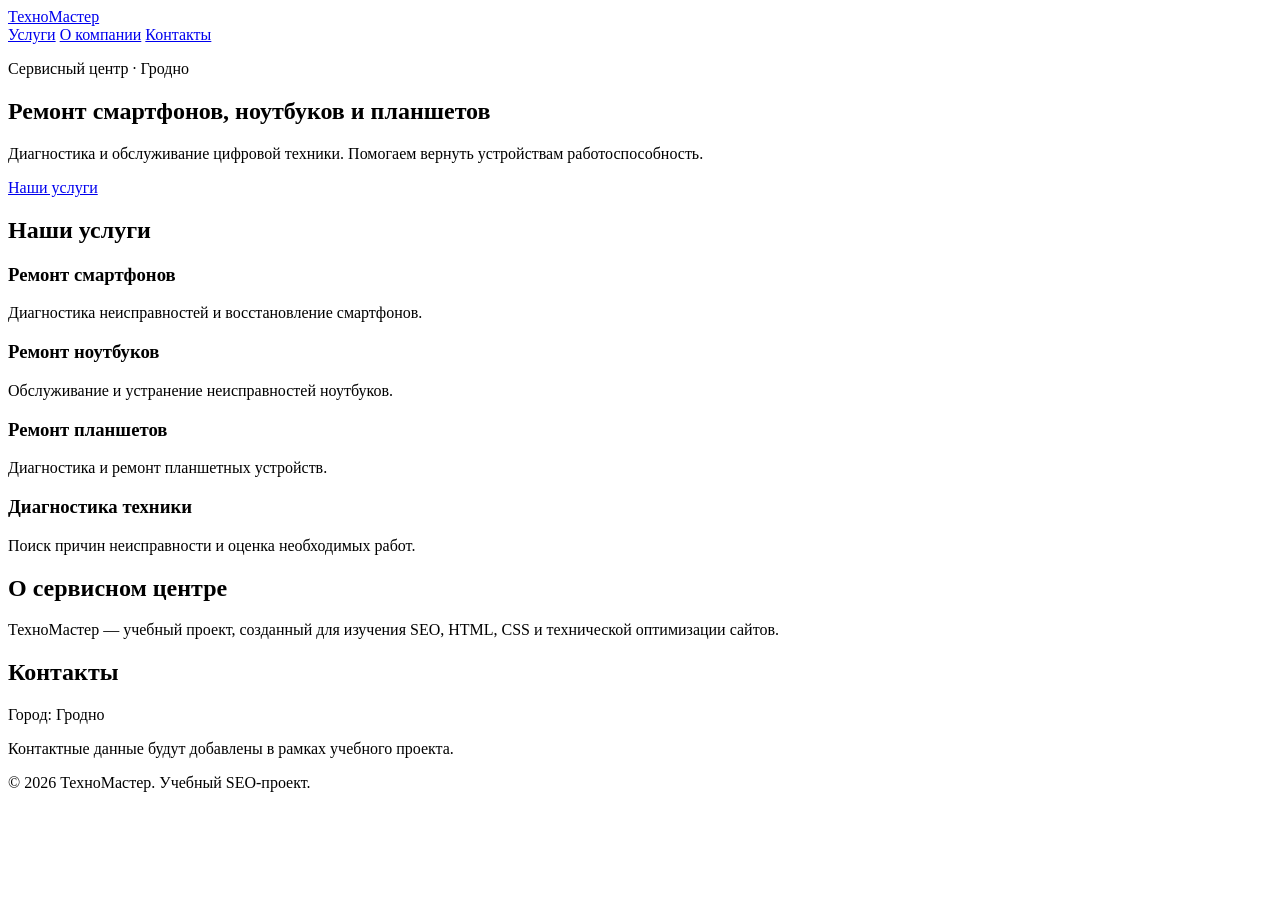
==== index.html @ 3135d371 "Create index.html" ====
<!DOCTYPE html>
<html lang="ru">
<head>
    <meta charset="UTF-8">
    <meta name="viewport" content="width=device-width, initial-scale=1.0">

    <title>Ремонт техники в Гродно | ТехноМастер</title>

    <meta name="description" content="Учебный проект сервисного центра ТехноМастер. Диагностика и ремонт смартфонов, ноутбуков и планшетов в Гродно.">

    <meta name="robots" content="index, follow">

    <link rel="stylesheet" href="style.css">
</head>

<body>

    <header>
        <div class="container">
            <a href="index.html" class="logo">ТехноМастер</a>

            <nav>
                <a href="#services">Услуги</a>
                <a href="#about">О компании</a>
                <a href="#contacts">Контакты</a>
            </nav>
        </div>
    </header>

    <main>

        <section class="hero">
            <div class="container">
                <p class="subtitle">Сервисный центр · Гродно</p>

                <h1>Ремонт смартфонов, ноутбуков и планшетов</h1>

                <p>
                    Диагностика и обслуживание цифровой техники.
                    Помогаем вернуть устройствам работоспособность.
                </p>

                <a href="#services" class="button">Наши услуги</a>
            </div>
        </section>

        <section id="services" class="section">
            <div class="container">
                <h2>Наши услуги</h2>

                <div class="services">

                    <article class="service-card">
                        <h3>Ремонт смартфонов</h3>
                        <p>Диагностика неисправностей и восстановление смартфонов.</p>
                    </article>

                    <article class="service-card">
                        <h3>Ремонт ноутбуков</h3>
                        <p>Обслуживание и устранение неисправностей ноутбуков.</p>
                    </article>

                    <article class="service-card">
                        <h3>Ремонт планшетов</h3>
                        <p>Диагностика и ремонт планшетных устройств.</p>
                    </article>

                    <article class="service-card">
                        <h3>Диагностика техники</h3>
                        <p>Поиск причин неисправности и оценка необходимых работ.</p>
                    </article>

                </div>
            </div>
        </section>

        <section id="about" class="section about">
            <div class="container">
                <h2>О сервисном центре</h2>

                <p>
                    ТехноМастер — учебный проект, созданный
                    для изучения SEO, HTML, CSS и технической
                    оптимизации сайтов.
                </p>
            </div>
        </section>

        <section id="contacts" class="section">
            <div class="container">
                <h2>Контакты</h2>
                <p>Город: Гродно</p>
                <p>Контактные данные будут добавлены в рамках учебного проекта.</p>
            </div>
        </section>

    </main>

    <footer>
        <div class="container">
            <p>© 2026 ТехноМастер. Учебный SEO-проект.</p>
        </div>
    </footer>

</body>
</html>
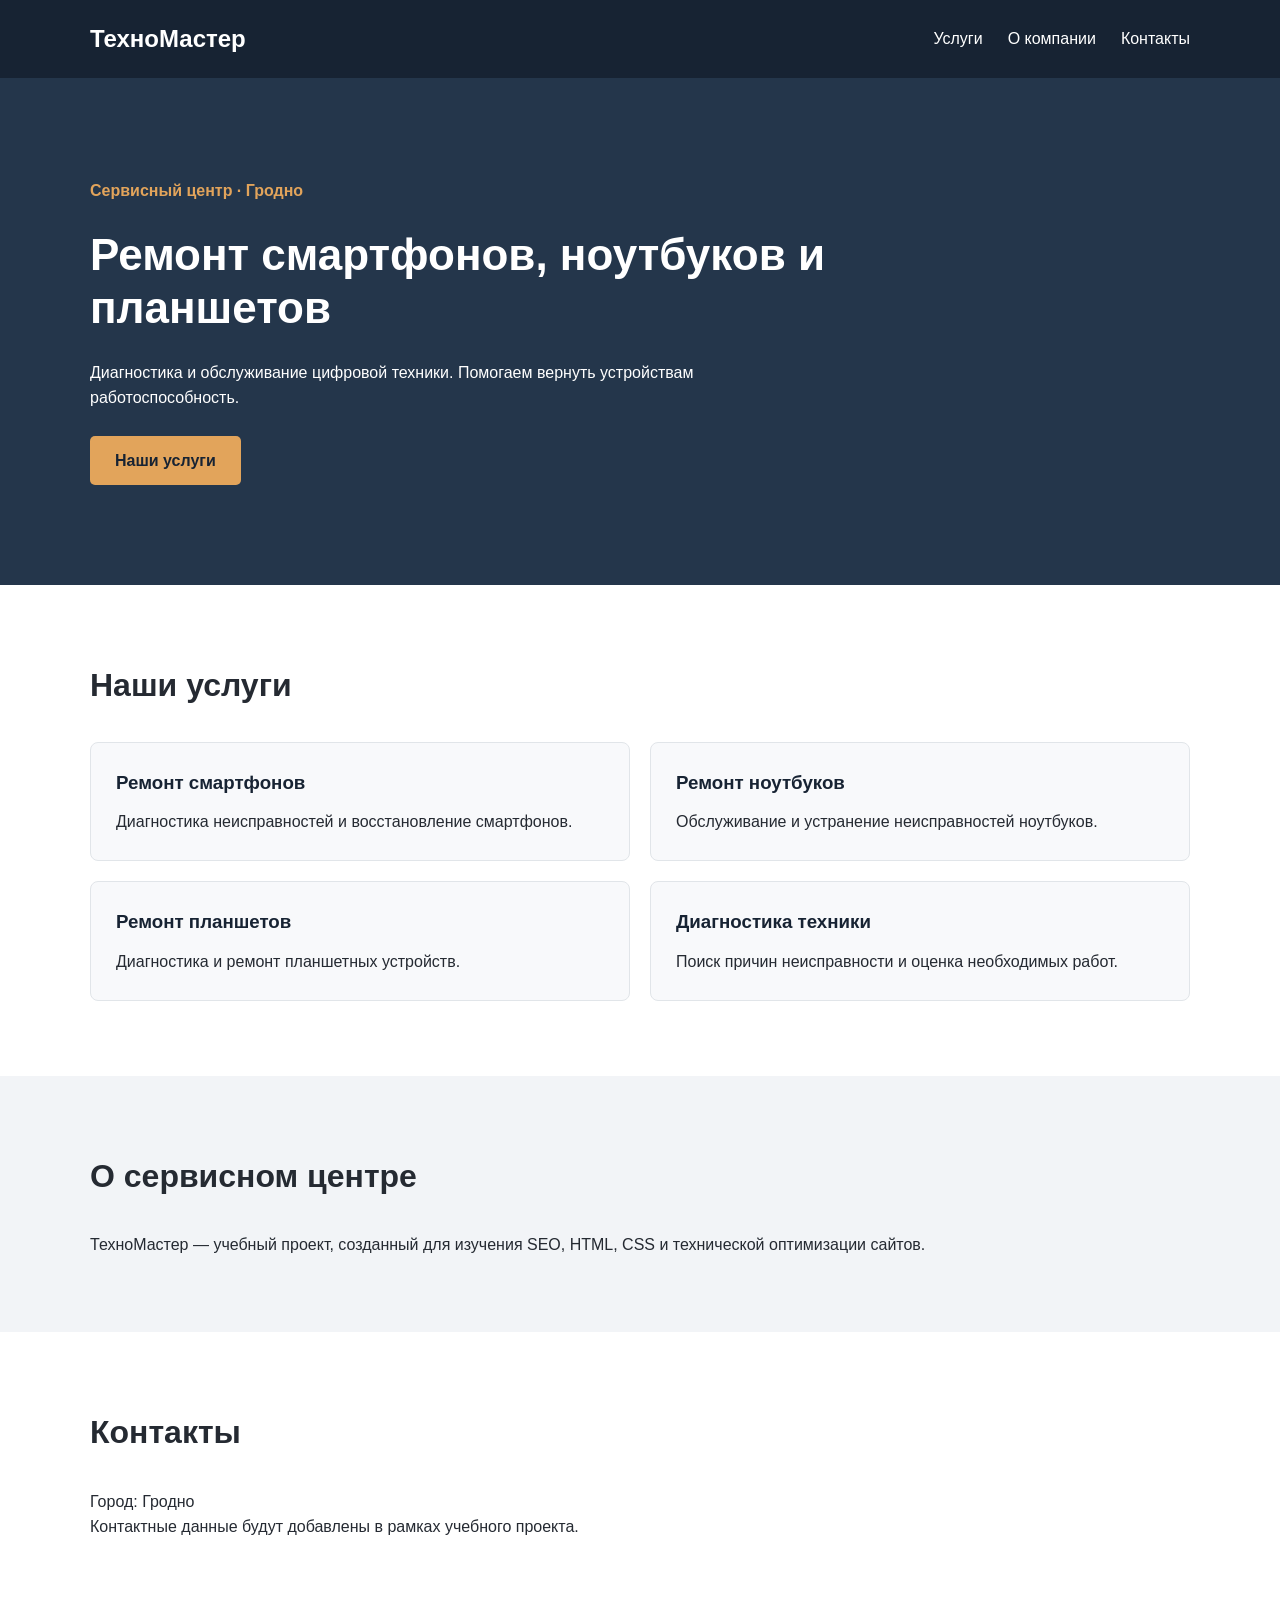
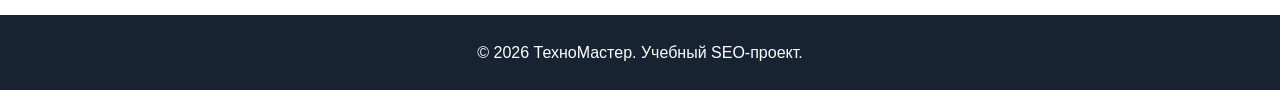
==== commit 56baf2b6: "Update index.html" ====
--- a/index.html
+++ b/index.html
@@ -8,7 +8,9 @@
     <title>Ремонт техники в Гродно | ТехноМастер</title>
 
     <meta name="description" content="Учебный проект сервисного центра ТехноМастер. Диагностика и ремонт смартфонов, ноутбуков и планшетов в Гродно.">
-
+    
+    <link rel="canonical" href="https://dmtrbely.github.io/">
+    
     <meta name="robots" content="index, follow">
 
     <link rel="stylesheet" href="style.css">
--- a/style.css
+++ b/style.css
@@ -0,0 +1,173 @@
+
+/* Основные настройки */
+
+* {
+    box-sizing: border-box;
+    margin: 0;
+    padding: 0;
+}
+
+html {
+    scroll-behavior: smooth;
+}
+
+body {
+    font-family: Arial, sans-serif;
+    color: #252a32;
+    background: #ffffff;
+    line-height: 1.6;
+}
+
+.container {
+    width: 90%;
+    max-width: 1100px;
+    margin: 0 auto;
+}
+
+/* Шапка сайта */
+
+header {
+    background: #172333;
+    padding: 20px 0;
+}
+
+header .container {
+    display: flex;
+    justify-content: space-between;
+    align-items: center;
+    gap: 20px;
+}
+
+.logo {
+    color: #ffffff;
+    font-size: 24px;
+    font-weight: bold;
+    text-decoration: none;
+}
+
+nav {
+    display: flex;
+    gap: 25px;
+}
+
+nav a {
+    color: #ffffff;
+    text-decoration: none;
+}
+
+nav a:hover {
+    color: #e2a45b;
+}
+
+/* Главный экран */
+
+.hero {
+    background: #24364b;
+    color: #ffffff;
+    padding: 100px 0;
+}
+
+.hero .container {
+    max-width: 1100px;
+}
+
+.subtitle {
+    color: #e2a45b;
+    margin-bottom: 15px;
+    font-weight: bold;
+}
+
+.hero h1 {
+    max-width: 750px;
+    font-size: 44px;
+    line-height: 1.2;
+    margin-bottom: 25px;
+}
+
+.hero p {
+    max-width: 650px;
+    margin-bottom: 25px;
+}
+
+.button {
+    display: inline-block;
+    background: #e2a45b;
+    color: #172333;
+    padding: 12px 25px;
+    border-radius: 5px;
+    text-decoration: none;
+    font-weight: bold;
+}
+
+/* Разделы */
+
+.section {
+    padding: 75px 0;
+}
+
+.section h2 {
+    font-size: 32px;
+    margin-bottom: 30px;
+}
+
+.services {
+    display: grid;
+    grid-template-columns: repeat(2, 1fr);
+    gap: 20px;
+}
+
+.service-card {
+    padding: 25px;
+    border: 1px solid #e1e5e9;
+    border-radius: 8px;
+    background: #f8f9fb;
+}
+
+.service-card h3 {
+    margin-bottom: 12px;
+    color: #172333;
+}
+
+.about {
+    background: #f2f4f7;
+}
+
+/* Подвал */
+
+footer {
+    background: #172333;
+    color: #ffffff;
+    padding: 25px 0;
+    text-align: center;
+}
+
+/* Мобильная версия */
+
+@media (max-width: 650px) {
+
+    header .container {
+        flex-direction: column;
+    }
+
+    nav {
+        flex-wrap: wrap;
+        justify-content: center;
+        gap: 15px;
+    }
+
+    .hero {
+        padding: 65px 0;
+    }
+
+    .hero h1 {
+        font-size: 32px;
+    }
+
+    .services {
+        grid-template-columns: 1fr;
+    }
+
+    .section {
+        padding: 50px 0;
+    }
+}
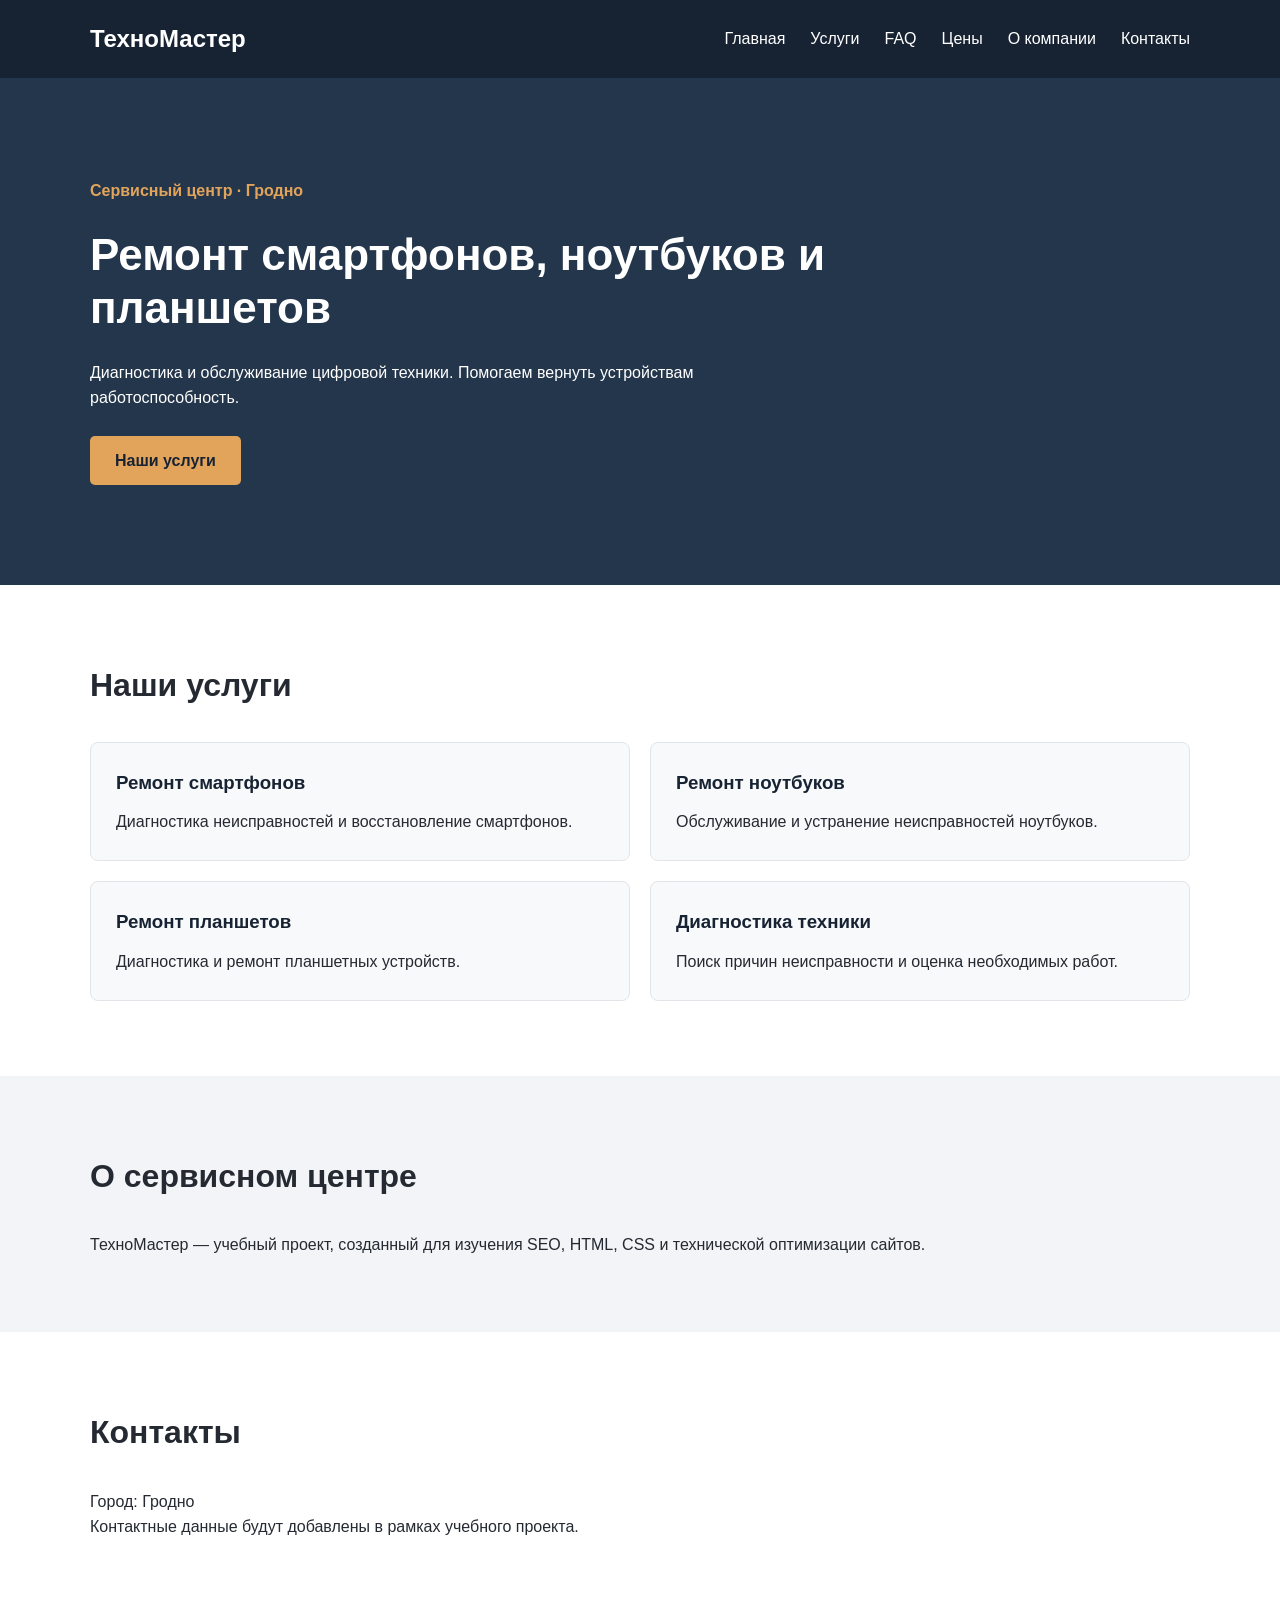
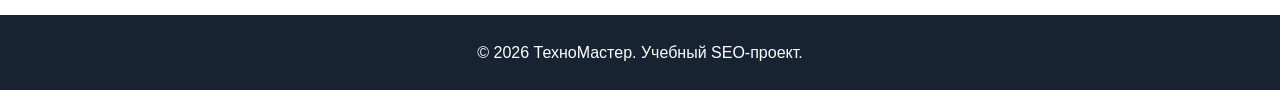
==== commit dd8e54db: "Update index.html" ====
--- a/index.html
+++ b/index.html
@@ -8,14 +8,14 @@
     <title>Ремонт техники в Гродно | ТехноМастер</title>
 
     <meta name="description" content="Учебный проект сервисного центра ТехноМастер. Диагностика и ремонт смартфонов, ноутбуков и планшетов в Гродно.">
-    
+
     <link rel="canonical" href="https://dmtrbely.github.io/">
-    
+
     <meta name="robots" content="index, follow">
 
     <link rel="stylesheet" href="style.css">
 </head>
-
+    
 <body>
 
     <header>
@@ -23,9 +23,12 @@
             <a href="index.html" class="logo">ТехноМастер</a>
 
             <nav>
-                <a href="#services">Услуги</a>
-                <a href="#about">О компании</a>
-                <a href="#contacts">Контакты</a>
+                <a href="/">Главная</a>
+                <a href="/services/">Услуги</a>
+                <a href="/faq/">FAQ</a>
+                <a href="/prices/">Цены</a>
+                <a href="/about/">О компании</a>
+                <a href="/contacts/">Контакты</a>
             </nav>
         </div>
     </header>
